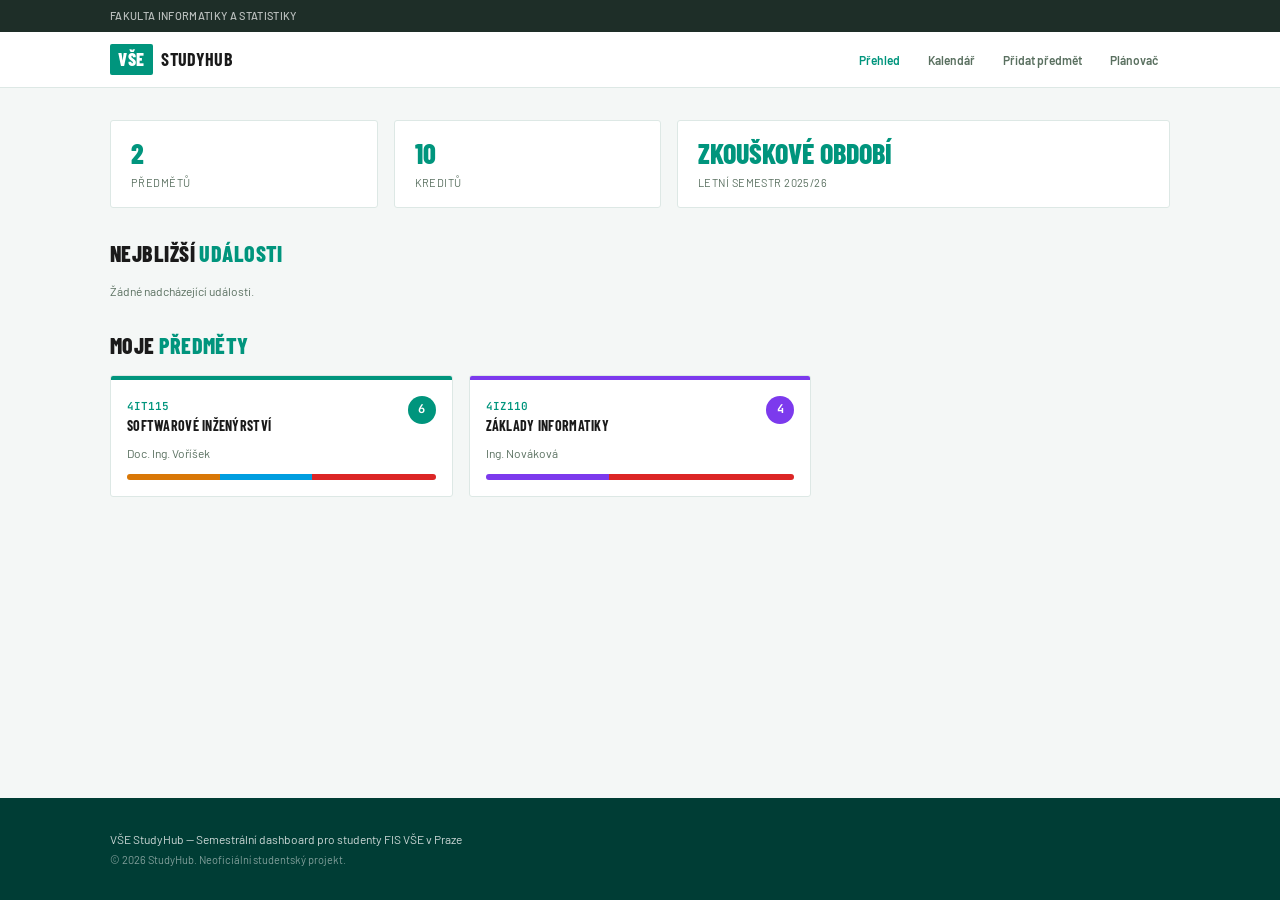
==== index.html @ d0e163de "Add StudyHub UI, styles and JS components Initial scaffold for StudyHub: adds index.html with layout" ====
<!DOCTYPE html>
<html lang="cs">
<head>
  <meta charset="UTF-8">
  <meta name="viewport" content="width=device-width, initial-scale=1.0">
  <title>VŠE StudyHub</title>

  <!-- Google Fonts -->
  <link rel="preconnect" href="https://fonts.googleapis.com">
  <link rel="preconnect" href="https://fonts.gstatic.com" crossorigin>
  <link href="https://fonts.googleapis.com/css2?family=Barlow:wght@400;500;600;700&family=Barlow+Condensed:wght@600;700;800&family=JetBrains+Mono:wght@400;500;600&display=swap" rel="stylesheet">

  <!-- Styles -->
  <link rel="stylesheet" href="css/variables.css">
  <link rel="stylesheet" href="css/base.css">
  <link rel="stylesheet" href="css/components.css">
  <link rel="stylesheet" href="css/dashboard.css">
  <link rel="stylesheet" href="css/course-detail.css">
  <link rel="stylesheet" href="css/form.css">
  <link rel="stylesheet" href="css/calendar.css">
  <link rel="stylesheet" href="css/planner.css">
</head>
<body>

  <!-- Top utility bar -->
  <div class="topbar">
    <div class="page">
      <span class="topbar__text">Fakulta informatiky a statistiky</span>
    </div>
  </div>

  <!-- Navbar -->
  <nav class="navbar">
    <div class="page navbar__inner">
      <a href="#/" class="navbar__brand">
        <span class="navbar__logo">VŠE</span>
        <span class="navbar__title">StudyHub</span>
      </a>
      <div class="navbar__nav">
        <a href="#/" class="navbar__link navbar__link--active">Přehled</a>
        <a href="#/calendar" class="navbar__link">Kalendář</a>
        <a href="#/course/new" class="navbar__link">Přidat předmět</a>
        <a href="#/planner" class="navbar__link">Plánovač</a>
      </div>
    </div>
  </nav>

  <!-- Main content -->
  <main id="app" class="page">
  </main>

  <!-- Footer -->
  <footer class="footer">
    <div class="page">
      <p class="footer__text">VŠE StudyHub &mdash; Semestrální dashboard pro studenty FIS VŠE v Praze</p>
      <p class="footer__copy">&copy; 2026 StudyHub. Neoficiální studentský projekt.</p>
    </div>
  </footer>

  <script type="module" src="js/app.js"></script>
</body>
</html>
---- css/variables.css ----
/* ==========================================================================
   VŠE StudyHub — Design Tokens
   Based on FIS VŠE visual identity
   ========================================================================== */

:root {
  /* ── Colors ─────────────────────────────────────────────────────────── */

  /* Primary — Teal (FIS brand) */
  --color-teal:          #00957d;
  --color-teal-dark:     #007a68;
  --color-teal-deep:     #003d35;
  --color-teal-light:    rgba(0, 149, 125, 0.08);
  --color-teal-medium:   rgba(0, 149, 125, 0.15);

  /* Secondary — Blue (FIS accent) */
  --color-blue:          #009ee0;
  --color-blue-light:    rgba(0, 158, 224, 0.08);

  /* Neutral */
  --color-white:         #ffffff;
  --color-off-white:     #f4f7f6;
  --color-border:        #dde8e5;
  --color-muted:         #5a7060;
  --color-text:          #1a1a1a;
  --color-dark-nav:      #1e2e28;
  --color-navy:          #1a2d3a;

  /* Semantic */
  --color-red:           #dc2626;
  --color-red-light:     rgba(220, 38, 38, 0.07);
  --color-amber:         #d97706;
  --color-amber-light:   #fef3c7;
  --color-green:         #166534;
  --color-green-light:   #dcfce7;
  --color-purple:        #7c3aed;

  /* Event type colors */
  --color-event-exam:    #dc2626;
  --color-event-test:    #d97706;
  --color-event-deadline: #009ee0;
  --color-event-presentation: #7c3aed;

  /* Credit badge colors (by credit count) */
  --color-credit-3:      #009ee0;
  --color-credit-4:      #7c3aed;
  --color-credit-5:      #d97706;
  --color-credit-6:      #00957d;
  --color-credit-7:      #dc2626;

  /* ── Typography ─────────────────────────────────────────────────────── */

  --font-heading:    'Barlow Condensed', sans-serif;
  --font-body:       'Barlow', sans-serif;
  --font-mono:       'JetBrains Mono', monospace;

  --text-xs:         11px;
  --text-sm:         12px;
  --text-base:       13px;
  --text-md:         14px;
  --text-lg:         18px;
  --text-xl:         22px;
  --text-2xl:        28px;
  --text-3xl:        36px;

  --weight-regular:  400;
  --weight-medium:   500;
  --weight-semibold: 600;
  --weight-bold:     700;
  --weight-extrabold: 800;

  /* ── Spacing ────────────────────────────────────────────────────────── */

  --space-1:         4px;
  --space-2:         8px;
  --space-3:         12px;
  --space-4:         16px;
  --space-5:         20px;
  --space-6:         24px;
  --space-8:         32px;
  --space-10:        40px;
  --space-12:        48px;

  /* ── Borders & Radius ───────────────────────────────────────────────── */

  --radius-sm:       2px;
  --radius-md:       3px;
  --radius-lg:       6px;
  --radius-full:     9999px;
  --border-width:    1px;

  /* ── Shadows ────────────────────────────────────────────────────────── */

  --shadow-sm:       0 1px 2px rgba(0, 0, 0, 0.05);
  --shadow-md:       0 4px 6px rgba(0, 0, 0, 0.07);
  --shadow-lg:       0 10px 15px rgba(0, 0, 0, 0.1);

  /* ── Layout ─────────────────────────────────────────────────────────── */

  --max-width:       1100px;
  --sidebar-width:   280px;
  --navbar-height:   56px;
  --topbar-height:   32px;

  /* ── Breakpoints (for reference, use in @media) ─────────────────────── */
  /* --bp-sm:  640px   */
  /* --bp-md:  768px   */
  /* --bp-lg:  1024px  */
  /* --bp-xl:  1280px  */

  /* ── Transitions ────────────────────────────────────────────────────── */

  --transition-fast:   0.12s ease;
  --transition-base:   0.2s ease;
  --transition-slow:   0.3s ease;
}
---- css/base.css ----
/* ==========================================================================
   VŠE StudyHub — Base styles: reset, typography, layout, utilities
   ========================================================================== */

/* ── Reset ────────────────────────────────────────────────────────────────── */

*, *::before, *::after {
  box-sizing: border-box;
  margin: 0;
  padding: 0;
}

html {
  -webkit-font-smoothing: antialiased;
  -moz-osx-font-smoothing: grayscale;
}

body {
  font-family: var(--font-body);
  font-size: var(--text-base);
  font-weight: var(--weight-regular);
  color: var(--color-text);
  background-color: var(--color-off-white);
  line-height: 1.5;
  min-height: 100vh;
  display: flex;
  flex-direction: column;
}

img, svg {
  display: block;
  max-width: 100%;
}

a {
  color: inherit;
  text-decoration: none;
}

ul, ol {
  list-style: none;
}

/* ── Typography ───────────────────────────────────────────────────────────── */

h1, h2, h3, h4, h5, h6 {
  font-family: var(--font-heading);
  font-weight: var(--weight-extrabold);
  text-transform: uppercase;
  letter-spacing: 0.02em;
  line-height: 1.2;
}

h1 { font-size: var(--text-3xl); }
h2 { font-size: var(--text-2xl); }
h3 { font-size: var(--text-xl); }
h4 { font-size: var(--text-lg); }

.mono {
  font-family: var(--font-mono);
}

/* ── Layout ───────────────────────────────────────────────────────────────── */

.page {
  max-width: var(--max-width);
  margin-left: auto;
  margin-right: auto;
  padding-left: var(--space-5);
  padding-right: var(--space-5);
  width: 100%;
}

main#app {
  flex: 1;
  padding-top: var(--space-8);
  padding-bottom: var(--space-8);
  min-height: 400px;
}

/* ── Top bar ──────────────────────────────────────────────────────────────── */

.topbar {
  background-color: var(--color-dark-nav);
  height: var(--topbar-height);
  display: flex;
  align-items: center;
}

.topbar__text {
  font-size: var(--text-xs);
  color: rgba(255, 255, 255, 0.7);
  font-weight: var(--weight-medium);
  letter-spacing: 0.03em;
  text-transform: uppercase;
}

/* ── Navbar ───────────────────────────────────────────────────────────────── */

.navbar {
  background-color: var(--color-white);
  height: var(--navbar-height);
  border-bottom: var(--border-width) solid var(--color-border);
  position: sticky;
  top: 0;
  z-index: 100;
}

.navbar__inner {
  display: flex;
  align-items: center;
  justify-content: space-between;
  height: 100%;
}

.navbar__brand {
  display: flex;
  align-items: center;
  gap: var(--space-2);
}

.navbar__logo {
  font-family: var(--font-heading);
  font-weight: var(--weight-extrabold);
  font-size: var(--text-lg);
  color: var(--color-white);
  background-color: var(--color-teal);
  padding: 2px 8px;
  border-radius: var(--radius-sm);
  text-transform: uppercase;
  letter-spacing: 0.04em;
}

.navbar__title {
  font-family: var(--font-heading);
  font-weight: var(--weight-bold);
  font-size: var(--text-lg);
  color: var(--color-text);
  text-transform: uppercase;
  letter-spacing: 0.02em;
}

.navbar__nav {
  display: flex;
  align-items: center;
  gap: var(--space-1);
}

.navbar__link {
  font-family: var(--font-body);
  font-size: var(--text-sm);
  font-weight: var(--weight-semibold);
  color: var(--color-muted);
  padding: var(--space-2) var(--space-3);
  border-radius: var(--radius-md);
  transition: color var(--transition-fast), background-color var(--transition-fast);
}

.navbar__link:hover {
  color: var(--color-text);
  background-color: var(--color-off-white);
}

.navbar__link--active {
  color: var(--color-teal);
}

/* ── Footer ───────────────────────────────────────────────────────────────── */

.footer {
  background-color: var(--color-teal-deep);
  color: rgba(255, 255, 255, 0.8);
  padding: var(--space-8) 0;
  margin-top: auto;
}

.footer__text {
  font-size: var(--text-sm);
  margin-bottom: var(--space-1);
}

.footer__copy {
  font-size: var(--text-xs);
  color: rgba(255, 255, 255, 0.5);
}

/* ── Utilities ────────────────────────────────────────────────────────────── */

.text-muted  { color: var(--color-muted); }
.text-teal   { color: var(--color-teal); }
.text-sm     { font-size: var(--text-sm); }

.mt-1 { margin-top: var(--space-1); }
.mt-2 { margin-top: var(--space-2); }
.mt-3 { margin-top: var(--space-3); }
.mt-4 { margin-top: var(--space-4); }
.mt-5 { margin-top: var(--space-5); }
.mt-6 { margin-top: var(--space-6); }
.mt-8 { margin-top: var(--space-8); }

.mb-1 { margin-bottom: var(--space-1); }
.mb-2 { margin-bottom: var(--space-2); }
.mb-3 { margin-bottom: var(--space-3); }
.mb-4 { margin-bottom: var(--space-4); }
.mb-5 { margin-bottom: var(--space-5); }
.mb-6 { margin-bottom: var(--space-6); }
.mb-8 { margin-bottom: var(--space-8); }

.gap-1 { gap: var(--space-1); }
.gap-2 { gap: var(--space-2); }
.gap-3 { gap: var(--space-3); }
.gap-4 { gap: var(--space-4); }
.gap-5 { gap: var(--space-5); }
.gap-6 { gap: var(--space-6); }
---- css/components.css ----
/* ==========================================================================
   VŠE StudyHub — Shared UI components
   ========================================================================== */

/* ── Buttons ──────────────────────────────────────────────────────────────── */

.btn {
  display: inline-flex;
  align-items: center;
  justify-content: center;
  gap: var(--space-2);
  font-family: var(--font-body);
  font-size: var(--text-sm);
  font-weight: var(--weight-semibold);
  padding: var(--space-2) var(--space-4);
  border: var(--border-width) solid transparent;
  border-radius: var(--radius-md);
  cursor: pointer;
  transition: background-color var(--transition-fast), border-color var(--transition-fast), color var(--transition-fast);
  text-decoration: none;
  line-height: 1.4;
}

.btn--primary {
  background-color: var(--color-teal);
  color: var(--color-white);
  border-color: var(--color-teal);
}

.btn--primary:hover {
  background-color: var(--color-teal-dark);
  border-color: var(--color-teal-dark);
}

.btn--outline {
  background-color: transparent;
  color: var(--color-teal);
  border-color: var(--color-teal);
}

.btn--outline:hover {
  background-color: var(--color-teal-light);
}

/* ── Cards ────────────────────────────────────────────────────────────────── */

.card {
  background-color: var(--color-white);
  border: var(--border-width) solid var(--color-border);
  border-radius: var(--radius-md);
  padding: var(--space-5);
}

/* ── Badges ───────────────────────────────────────────────────────────────── */

.badge {
  display: inline-flex;
  align-items: center;
  justify-content: center;
  font-size: var(--text-xs);
  font-weight: var(--weight-semibold);
  padding: 2px var(--space-2);
  border-radius: var(--radius-full);
  line-height: 1.4;
}

.badge--credit {
  width: 28px;
  height: 28px;
  padding: 0;
  border-radius: var(--radius-full);
  font-family: var(--font-mono);
  font-size: var(--text-sm);
  font-weight: var(--weight-bold);
  color: var(--color-white);
  background-color: var(--color-teal);
}

/* ── Alerts ───────────────────────────────────────────────────────────────── */

.alert {
  padding: var(--space-3) var(--space-4);
  border-radius: var(--radius-md);
  font-size: var(--text-sm);
  border-left: 3px solid;
}

.alert--ok {
  background-color: var(--color-green-light);
  border-left-color: var(--color-green);
  color: var(--color-green);
}

.alert--error {
  background-color: var(--color-red-light);
  border-left-color: var(--color-red);
  color: var(--color-red);
}

.alert--info {
  background-color: var(--color-blue-light);
  border-left-color: var(--color-blue);
  color: #0369a1;
}

.alert--warning {
  background-color: var(--color-amber-light);
  border-left-color: var(--color-amber);
  color: #92400e;
}

/* ── Tags ─────────────────────────────────────────────────────────────────── */

.tag {
  display: inline-flex;
  align-items: center;
  font-size: var(--text-xs);
  font-weight: var(--weight-medium);
  padding: var(--space-1) var(--space-3);
  background-color: var(--color-teal-light);
  border-left: 3px solid var(--color-teal);
  border-radius: 0 var(--radius-sm) var(--radius-sm) 0;
  color: var(--color-teal-dark);
}

/* ── Form elements ────────────────────────────────────────────────────────── */

.input,
.select,
.textarea {
  font-family: var(--font-body);
  font-size: var(--text-base);
  color: var(--color-text);
  background-color: var(--color-white);
  border: var(--border-width) solid var(--color-border);
  border-radius: var(--radius-md);
  padding: var(--space-2) var(--space-3);
  width: 100%;
  transition: border-color var(--transition-fast), box-shadow var(--transition-fast);
  outline: none;
}

.input:focus,
.select:focus,
.textarea:focus {
  border-color: var(--color-teal);
  box-shadow: 0 0 0 3px var(--color-teal-light);
}

.textarea {
  resize: vertical;
  min-height: 80px;
}

.select {
  appearance: none;
  background-image: url("data:image/svg+xml,%3Csvg width='10' height='6' viewBox='0 0 10 6' fill='none' xmlns='http://www.w3.org/2000/svg'%3E%3Cpath d='M1 1L5 5L9 1' stroke='%235a7060' stroke-width='1.5' stroke-linecap='round' stroke-linejoin='round'/%3E%3C/svg%3E");
  background-repeat: no-repeat;
  background-position: right 12px center;
  padding-right: var(--space-8);
}

/* ── Section title ────────────────────────────────────────────────────────── */

.section-title {
  font-family: var(--font-heading);
  font-weight: var(--weight-extrabold);
  font-size: var(--text-xl);
  text-transform: uppercase;
  letter-spacing: 0.02em;
  color: var(--color-text);
}

.section-title .accent {
  color: var(--color-teal);
}
---- css/dashboard.css ----
/* ==========================================================================
   StudyHub — Dashboard styles
   ========================================================================== */

/* ── Stats row ────────────────────────────────────────────────────────────── */

.stats-row {
  display: flex;
  gap: var(--space-4);
  flex-wrap: wrap;
}

.stat-card {
  background-color: var(--color-white);
  border: var(--border-width) solid var(--color-border);
  border-radius: var(--radius-md);
  padding: var(--space-4) var(--space-5);
  display: flex;
  flex-direction: column;
  min-width: 120px;
  flex: 1;
}

.stat-card--wide {
  flex: 2;
}

.stat-card__value {
  font-family: var(--font-heading);
  font-weight: var(--weight-extrabold);
  font-size: var(--text-2xl);
  color: var(--color-teal);
  text-transform: uppercase;
  line-height: 1.2;
}

.stat-card__label {
  font-size: var(--text-xs);
  color: var(--color-muted);
  margin-top: var(--space-1);
  text-transform: uppercase;
  letter-spacing: 0.04em;
}

/* ── Event strip ──────────────────────────────────────────────────────────── */

.event-strip {
  display: flex;
  gap: var(--space-4);
  overflow-x: auto;
  padding-bottom: var(--space-2);
  -webkit-overflow-scrolling: touch;
}

.event-strip::-webkit-scrollbar {
  height: 4px;
}

.event-strip::-webkit-scrollbar-thumb {
  background: var(--color-border);
  border-radius: var(--radius-full);
}

.event-card {
  display: flex;
  gap: var(--space-3);
  background-color: var(--color-white);
  border: var(--border-width) solid var(--color-border);
  border-radius: var(--radius-md);
  padding: var(--space-3);
  min-width: 220px;
  flex-shrink: 0;
  cursor: pointer;
  transition: border-color var(--transition-fast), box-shadow var(--transition-fast);
}

.event-card:hover {
  border-color: var(--color-teal);
  box-shadow: var(--shadow-sm);
}

.event-card__date {
  display: flex;
  flex-direction: column;
  align-items: center;
  justify-content: center;
  background-color: var(--color-teal);
  color: var(--color-white);
  border-radius: var(--radius-md);
  min-width: 48px;
  padding: var(--space-2);
}

.event-card__day {
  font-family: var(--font-heading);
  font-weight: var(--weight-extrabold);
  font-size: var(--text-xl);
  line-height: 1;
}

.event-card__month {
  font-size: var(--text-xs);
  text-transform: uppercase;
  letter-spacing: 0.06em;
  margin-top: 2px;
}

.event-card__body {
  display: flex;
  flex-direction: column;
  gap: 2px;
  min-width: 0;
}

.event-card__title {
  font-weight: var(--weight-semibold);
  font-size: var(--text-sm);
  white-space: nowrap;
  overflow: hidden;
  text-overflow: ellipsis;
}

.event-card__course {
  font-size: var(--text-xs);
  color: var(--color-teal);
}

.event-card__meta {
  display: flex;
  align-items: center;
  gap: var(--space-2);
  margin-top: var(--space-1);
}

/* ── Event type badges ────────────────────────────────────────────────────── */

.badge--exam        { background-color: var(--color-red-light);   color: var(--color-red); }
.badge--test        { background-color: var(--color-amber-light); color: #92400e; }
.badge--deadline    { background-color: var(--color-blue-light);  color: #0369a1; }
.badge--presentation { background-color: rgba(124,58,237,0.08);  color: var(--color-purple); }
.badge--other       { background-color: var(--color-off-white);   color: var(--color-muted); }
.badge--rel         { background-color: var(--color-teal-light);  color: var(--color-teal-dark); }
.badge--ok          { background-color: var(--color-green-light); color: var(--color-green); }

/* ── Course grid ──────────────────────────────────────────────────────────── */

.course-grid {
  display: grid;
  grid-template-columns: 1fr;
  gap: var(--space-4);
}

@media (min-width: 640px) {
  .course-grid { grid-template-columns: repeat(2, 1fr); }
}

@media (min-width: 1024px) {
  .course-grid { grid-template-columns: repeat(3, 1fr); }
}

.course-card {
  background-color: var(--color-white);
  border: var(--border-width) solid var(--color-border);
  border-radius: var(--radius-md);
  overflow: hidden;
  cursor: pointer;
  transition: border-color var(--transition-fast), box-shadow var(--transition-fast);
}

.course-card:hover {
  border-color: var(--color-teal);
  box-shadow: var(--shadow-md);
}

.course-card__bar {
  height: 4px;
}

.course-card__content {
  padding: var(--space-4);
}

.course-card__header {
  display: flex;
  justify-content: space-between;
  align-items: flex-start;
  gap: var(--space-3);
}

.course-card__code {
  font-size: var(--text-xs);
  color: var(--color-teal);
  font-weight: var(--weight-semibold);
}

.course-card__name {
  font-family: var(--font-heading);
  font-weight: var(--weight-bold);
  font-size: var(--text-md);
  text-transform: uppercase;
  margin-top: 2px;
  line-height: 1.3;
}

.course-card__lecturer {
  margin-top: var(--space-2);
}

/* Components bar */
.comp-bar {
  display: flex;
  height: 6px;
  border-radius: var(--radius-full);
  overflow: hidden;
  margin-top: var(--space-3);
  background-color: var(--color-off-white);
}

.comp-bar__segment {
  height: 100%;
  transition: width var(--transition-base);
}

/* Next event in card */
.course-card__event {
  display: flex;
  align-items: center;
  gap: var(--space-2);
  margin-top: var(--space-3);
  padding-top: var(--space-3);
  border-top: var(--border-width) solid var(--color-border);
  flex-wrap: wrap;
}

/* ── Empty state ──────────────────────────────────────────────────────────── */

.empty-state {
  border: 2px dashed var(--color-border);
  border-radius: var(--radius-lg);
  padding: var(--space-10);
  text-align: center;
  color: var(--color-muted);
}
---- css/course-detail.css ----
/* ==========================================================================
   StudyHub — Course detail styles
   ========================================================================== */

/* ── Actions bar ──────────────────────────────────────────────────────────── */

.detail__actions {
  display: flex;
  justify-content: space-between;
  align-items: center;
  margin-bottom: var(--space-6);
}

/* ── Header ───────────────────────────────────────────────────────────────── */

.detail__header {
  display: flex;
  justify-content: space-between;
  align-items: flex-start;
  gap: var(--space-4);
  margin-bottom: var(--space-8);
}

.detail__code {
  font-size: var(--text-sm);
  color: var(--color-teal);
  font-weight: var(--weight-semibold);
}

.detail__name {
  font-size: var(--text-3xl);
  margin-top: var(--space-1);
}

.detail__meta {
  margin-top: var(--space-2);
  font-size: var(--text-sm);
}

.detail__meta a {
  text-decoration: underline;
  text-underline-offset: 2px;
}

.badge--credit-lg {
  width: 44px;
  height: 44px;
  font-size: var(--text-lg);
  flex-shrink: 0;
}

/* ── Two-column grid ──────────────────────────────────────────────────────── */

.detail__grid {
  display: grid;
  grid-template-columns: 1fr;
  gap: var(--space-8);
}

@media (min-width: 768px) {
  .detail__grid {
    grid-template-columns: 1.4fr 1fr;
  }
}

.detail__section {
  margin-bottom: var(--space-8);
}

/* ── Component cards ──────────────────────────────────────────────────────── */

.comp-card {
  background-color: var(--color-white);
  border: var(--border-width) solid var(--color-border);
  border-radius: var(--radius-md);
  overflow: hidden;
  margin-bottom: var(--space-3);
  display: flex;
  flex-direction: column;
}

.comp-card__indicator {
  height: 3px;
}

.comp-card__body {
  padding: var(--space-3) var(--space-4);
}

.comp-card__header {
  display: flex;
  justify-content: space-between;
  align-items: center;
  margin-bottom: var(--space-2);
}

.comp-card__name {
  font-weight: var(--weight-semibold);
  font-size: var(--text-md);
}

.comp-card__weight {
  font-family: var(--font-mono);
  font-weight: var(--weight-bold);
  font-size: var(--text-md);
  color: var(--color-teal);
}

.comp-card__points {
  display: flex;
  gap: var(--space-3);
  margin-top: var(--space-1);
}

.comp-card__desc {
  margin-top: var(--space-2);
}

.comp-card__bar {
  height: 4px;
  background-color: var(--color-off-white);
}

.comp-card__bar-fill {
  height: 100%;
  transition: width var(--transition-base);
}

/* ── Requirements ─────────────────────────────────────────────────────────── */

.req-list {
  display: flex;
  flex-direction: column;
  gap: var(--space-2);
}

.req-item {
  display: flex;
  align-items: flex-start;
  gap: var(--space-3);
  padding: var(--space-2) var(--space-3);
  background-color: var(--color-white);
  border: var(--border-width) solid var(--color-border);
  border-radius: var(--radius-md);
  font-size: var(--text-sm);
}

.req-item__check {
  color: var(--color-teal);
  font-weight: var(--weight-bold);
  flex-shrink: 0;
  margin-top: 1px;
}

/* ── Grading scale ────────────────────────────────────────────────────────── */

.grade-grid {
  display: flex;
  gap: var(--space-2);
  flex-wrap: wrap;
}

.grade-cell {
  display: flex;
  flex-direction: column;
  align-items: center;
  justify-content: center;
  background-color: var(--color-white);
  border: var(--border-width) solid var(--color-border);
  border-radius: var(--radius-md);
  padding: var(--space-3) var(--space-4);
  min-width: 64px;
  border-top: 3px solid var(--grade-color);
}

.grade-cell__grade {
  font-family: var(--font-heading);
  font-weight: var(--weight-extrabold);
  font-size: var(--text-xl);
  color: var(--grade-color);
}

.grade-cell__pct {
  font-size: var(--text-xs);
  color: var(--color-muted);
  margin-top: 2px;
}

/* ── Timeline ─────────────────────────────────────────────────────────────── */

.timeline {
  position: relative;
  padding-left: var(--space-6);
}

.timeline::before {
  content: '';
  position: absolute;
  left: 7px;
  top: 4px;
  bottom: 4px;
  width: 2px;
  background-color: var(--color-border);
  border-radius: var(--radius-full);
}

.timeline-item {
  position: relative;
  padding-bottom: var(--space-6);
}

.timeline-item:last-child {
  padding-bottom: 0;
}

.timeline-item--past {
  opacity: 0.5;
}

.timeline-item__dot {
  position: absolute;
  left: calc(-1 * var(--space-6) + 3px);
  top: 4px;
  width: 10px;
  height: 10px;
  border-radius: var(--radius-full);
  border: 2px solid var(--color-white);
  box-shadow: 0 0 0 2px var(--color-border);
}

.timeline-item__content {
  background-color: var(--color-white);
  border: var(--border-width) solid var(--color-border);
  border-radius: var(--radius-md);
  padding: var(--space-3) var(--space-4);
}

.timeline-item__header {
  display: flex;
  justify-content: space-between;
  align-items: center;
  gap: var(--space-2);
  margin-bottom: var(--space-1);
}

.timeline-item__title {
  font-weight: var(--weight-semibold);
  font-size: var(--text-sm);
}

.timeline-item__date {
  color: var(--color-muted);
}

.timeline-item__badges {
  display: flex;
  gap: var(--space-2);
  margin-top: var(--space-2);
}
---- css/form.css ----
/* ==========================================================================
   StudyHub — Course form styles
   ========================================================================== */

/* ── Layout ───────────────────────────────────────────────────────────────── */

.course-form {
  max-width: 820px;
}

.form-header {
  margin-bottom: var(--space-6);
}

.form-section {
  background-color: var(--color-white);
  border: var(--border-width) solid var(--color-border);
  border-radius: var(--radius-md);
  padding: var(--space-5);
  margin-bottom: var(--space-5);
}

.form-section__title {
  font-family: var(--font-heading);
  font-weight: var(--weight-bold);
  font-size: var(--text-md);
  text-transform: uppercase;
  letter-spacing: 0.03em;
  color: var(--color-text);
  margin-bottom: var(--space-4);
}

.form-section__header {
  display: flex;
  justify-content: space-between;
  align-items: center;
  margin-bottom: var(--space-4);
}

.form-section__header .form-section__title {
  margin-bottom: 0;
}

/* ── Form fields ──────────────────────────────────────────────────────────── */

.form-label {
  display: block;
  font-size: var(--text-sm);
  font-weight: var(--weight-semibold);
  color: var(--color-text);
  margin-bottom: var(--space-1);
}

.form-field {
  margin-bottom: var(--space-4);
  flex: 1;
  min-width: 0;
}

.form-field--sm { flex: 0 0 160px; }
.form-field--xs { flex: 0 0 100px; }

.form-row {
  display: flex;
  gap: var(--space-4);
  flex-wrap: wrap;
}

@media (max-width: 639px) {
  .form-row { flex-direction: column; }
  .form-field--sm,
  .form-field--xs { flex: 1; }
}

/* ── Catalog search dropdown ──────────────────────────────────────────────── */

.catalog-search {
  position: relative;
}

.catalog-dropdown {
  display: none;
  position: absolute;
  top: 100%;
  left: 0;
  right: 0;
  background-color: var(--color-white);
  border: var(--border-width) solid var(--color-border);
  border-top: none;
  border-radius: 0 0 var(--radius-md) var(--radius-md);
  max-height: 260px;
  overflow-y: auto;
  z-index: 50;
  box-shadow: var(--shadow-md);
}

.catalog-dropdown--open {
  display: block;
}

.catalog-item {
  display: flex;
  align-items: center;
  gap: var(--space-3);
  padding: var(--space-2) var(--space-3);
  font-size: var(--text-sm);
  cursor: pointer;
  transition: background-color var(--transition-fast);
}

.catalog-item:hover {
  background-color: var(--color-teal-light);
}

.catalog-item--custom {
  border-bottom: var(--border-width) solid var(--color-border);
}

/* ── Weight sum indicator ─────────────────────────────────────────────────── */

.weight-sum {
  font-family: var(--font-mono);
  font-size: var(--text-sm);
  font-weight: var(--weight-semibold);
  padding: var(--space-1) var(--space-3);
  border-radius: var(--radius-full);
}

.weight-sum--ok {
  background-color: var(--color-green-light);
  color: var(--color-green);
}

.weight-sum--warn {
  background-color: var(--color-amber-light);
  color: #92400e;
}

/* ── Dynamic rows ─────────────────────────────────────────────────────────── */

.dyn-row {
  border: var(--border-width) solid var(--color-border);
  border-radius: var(--radius-md);
  padding: var(--space-3);
  margin-bottom: var(--space-3);
  background-color: var(--color-off-white);
}

.dyn-row__fields {
  display: flex;
  gap: var(--space-3);
  flex-wrap: wrap;
}

.dyn-row__fields .form-field {
  margin-bottom: var(--space-2);
}

.dyn-row__bottom {
  display: flex;
  gap: var(--space-3);
  align-items: flex-start;
}

.dyn-row__bottom .textarea,
.dyn-row__bottom .input {
  flex: 1;
}

.dyn-row--simple {
  display: flex;
  gap: var(--space-3);
  align-items: center;
}

.dyn-row--simple .input {
  flex: 1;
}

@media (max-width: 639px) {
  .dyn-row__fields { flex-direction: column; }
  .dyn-row__fields .form-field--sm,
  .dyn-row__fields .form-field--xs { flex: 1; }
}

/* ── Small textarea ───────────────────────────────────────────────────────── */

.textarea--sm {
  min-height: 36px;
  resize: vertical;
}

/* ── Delete button (icon) ─────────────────────────────────────────────────── */

.btn-icon {
  display: inline-flex;
  align-items: center;
  justify-content: center;
  width: 32px;
  height: 32px;
  border: var(--border-width) solid var(--color-border);
  border-radius: var(--radius-md);
  background: var(--color-white);
  cursor: pointer;
  font-size: var(--text-lg);
  line-height: 1;
  transition: background-color var(--transition-fast), color var(--transition-fast), border-color var(--transition-fast);
  flex-shrink: 0;
  color: var(--color-muted);
}

.btn-icon--delete:hover {
  background-color: var(--color-red-light);
  border-color: var(--color-red);
  color: var(--color-red);
}

/* ── Grading edit grid ────────────────────────────────────────────────────── */

.grade-edit-grid {
  display: flex;
  gap: var(--space-3);
  flex-wrap: wrap;
}

.grade-edit-cell {
  display: flex;
  align-items: center;
  gap: var(--space-2);
}

.grade-edit-cell__grade {
  font-family: var(--font-heading);
  font-weight: var(--weight-extrabold);
  font-size: var(--text-lg);
  width: 24px;
  text-align: center;
}

.grade-edit-cell__input {
  width: 64px;
}

/* ── Form actions ─────────────────────────────────────────────────────────── */

.form-actions {
  display: flex;
  justify-content: space-between;
  align-items: center;
  gap: var(--space-4);
  padding: var(--space-4) 0;
  flex-wrap: wrap;
}

.form-actions > div {
  display: flex;
  gap: var(--space-3);
}

.btn--danger {
  background-color: transparent;
  color: var(--color-red);
  border: var(--border-width) solid var(--color-red);
  font-family: var(--font-body);
  font-size: var(--text-sm);
  font-weight: var(--weight-semibold);
  padding: var(--space-2) var(--space-4);
  border-radius: var(--radius-md);
  cursor: pointer;
  transition: background-color var(--transition-fast);
}

.btn--danger:hover {
  background-color: var(--color-red-light);
}

/* ── Validation errors ────────────────────────────────────────────────────── */

.form-errors {
  margin-top: var(--space-3);
}
---- css/calendar.css ----
/* ==========================================================================
   StudyHub — Calendar styles
   ========================================================================== */

/* ── Toolbar ──────────────────────────────────────────────────────────────── */

.cal-toolbar {
  display: flex;
  justify-content: space-between;
  align-items: center;
  margin-bottom: var(--space-5);
  flex-wrap: wrap;
  gap: var(--space-3);
}

.cal-toolbar__left {
  display: flex;
  align-items: center;
  gap: var(--space-3);
}

.cal-toolbar__title {
  font-family: var(--font-heading);
  font-weight: var(--weight-extrabold);
  font-size: var(--text-xl);
  text-transform: uppercase;
  min-width: 180px;
  text-align: center;
}

.cal-toolbar__right {
  display: flex;
  gap: var(--space-1);
}

.btn--sm {
  padding: var(--space-1) var(--space-3);
  font-size: var(--text-xs);
}

/* ── Month grid ───────────────────────────────────────────────────────────── */

.cal-grid {
  background-color: var(--color-white);
  border: var(--border-width) solid var(--color-border);
  border-radius: var(--radius-md);
  overflow: hidden;
}

.cal-grid__header {
  display: grid;
  grid-template-columns: 40px repeat(7, 1fr);
  background-color: var(--color-off-white);
  border-bottom: var(--border-width) solid var(--color-border);
}

.cal-grid__wk-header,
.cal-grid__day-header {
  padding: var(--space-2) var(--space-1);
  font-size: var(--text-xs);
  font-weight: var(--weight-semibold);
  text-transform: uppercase;
  text-align: center;
  color: var(--color-muted);
}

.cal-grid__wk-header {
  font-family: var(--font-mono);
  font-size: 10px;
  color: var(--color-teal);
}

.cal-grid__row {
  display: grid;
  grid-template-columns: 40px repeat(7, 1fr);
  border-bottom: var(--border-width) solid var(--color-border);
}

.cal-grid__row:last-child {
  border-bottom: none;
}

.cal-grid__wk {
  display: flex;
  align-items: flex-start;
  justify-content: center;
  padding-top: var(--space-2);
  font-family: var(--font-mono);
  font-size: 10px;
  font-weight: var(--weight-bold);
  color: var(--color-teal);
  background-color: var(--color-teal-light);
  border-right: var(--border-width) solid var(--color-border);
}

.cal-grid__cell {
  min-height: 80px;
  padding: var(--space-1);
  border-right: var(--border-width) solid var(--color-border);
  position: relative;
  display: flex;
  flex-direction: column;
  gap: 2px;
}

.cal-grid__cell:nth-child(8) {
  /* last column (Sunday) — no right border */
}

.cal-grid__cell:last-child {
  border-right: none;
}

.cal-grid__cell--outside {
  background-color: var(--color-off-white);
}

.cal-grid__cell--outside .cal-grid__num {
  color: var(--color-border);
}

.cal-grid__cell--today .cal-grid__num {
  background-color: var(--color-teal);
  color: var(--color-white);
  border-radius: var(--radius-full);
  width: 24px;
  height: 24px;
  display: inline-flex;
  align-items: center;
  justify-content: center;
}

.cal-grid__num {
  font-size: var(--text-sm);
  font-weight: var(--weight-medium);
  margin-bottom: 2px;
  line-height: 1;
}

/* ── Event chips ──────────────────────────────────────────────────────────── */

.cal-chip {
  font-size: 10px;
  line-height: 1.3;
  padding: 1px 4px;
  border-radius: var(--radius-sm);
  background-color: color-mix(in srgb, var(--chip-color) 12%, transparent);
  color: var(--chip-color);
  border-left: 2px solid var(--chip-color);
  white-space: nowrap;
  overflow: hidden;
  text-overflow: ellipsis;
  cursor: pointer;
}

.cal-chip:hover {
  background-color: color-mix(in srgb, var(--chip-color) 20%, transparent);
}

.cal-more {
  font-size: 10px;
  color: var(--color-muted);
  padding-left: 4px;
}

/* ── Filters (list view) ──────────────────────────────────────────────────── */

.cal-filters {
  display: flex;
  flex-wrap: wrap;
  gap: var(--space-3);
  margin-bottom: var(--space-5);
}

.cal-filters__types,
.cal-filters__courses {
  display: flex;
  gap: var(--space-1);
  flex-wrap: wrap;
}

/* ── List view ────────────────────────────────────────────────────────────── */

.cal-list {
  display: flex;
  flex-direction: column;
  gap: var(--space-5);
}

.cal-list-date {
  font-family: var(--font-heading);
  font-weight: var(--weight-bold);
  font-size: var(--text-md);
  text-transform: uppercase;
  color: var(--color-muted);
  margin-bottom: var(--space-2);
  letter-spacing: 0.03em;
}

.cal-list-group {
  display: flex;
  flex-direction: column;
}

.cal-list-item {
  display: flex;
  background-color: var(--color-white);
  border: var(--border-width) solid var(--color-border);
  border-radius: var(--radius-md);
  overflow: hidden;
  margin-bottom: var(--space-2);
  cursor: pointer;
  transition: border-color var(--transition-fast), box-shadow var(--transition-fast);
}

.cal-list-item:hover {
  border-color: var(--color-teal);
  box-shadow: var(--shadow-sm);
}

.cal-list-item__bar {
  width: 4px;
  flex-shrink: 0;
}

.cal-list-item__body {
  padding: var(--space-3) var(--space-4);
  flex: 1;
  min-width: 0;
}

.cal-list-item__header {
  display: flex;
  justify-content: space-between;
  align-items: center;
  gap: var(--space-2);
}

.cal-list-item__title {
  font-weight: var(--weight-semibold);
  font-size: var(--text-sm);
}

.cal-list-item__meta {
  display: flex;
  gap: var(--space-3);
  margin-top: var(--space-1);
  flex-wrap: wrap;
}

/* ── Responsive ───────────────────────────────────────────────────────────── */

@media (max-width: 639px) {
  .cal-grid__cell {
    min-height: 56px;
    padding: 2px;
  }

  .cal-chip {
    font-size: 9px;
    padding: 0 2px;
  }

  .cal-grid__wk {
    font-size: 9px;
  }

  .cal-toolbar {
    flex-direction: column;
    align-items: flex-start;
  }
}
---- css/planner.css ----
/* ==========================================================================
   StudyHub — Planner & AI styles
   ========================================================================== */

.planner {
  max-width: 820px;
}

/* ── Exam overview cards ──────────────────────────────────────────────────── */

.planner__exams {
  display: flex;
  flex-direction: column;
  gap: var(--space-2);
}

.planner__exam-card {
  display: flex;
  align-items: center;
  gap: var(--space-4);
  padding: var(--space-2) var(--space-3);
  border: var(--border-width) solid var(--color-border);
  border-radius: var(--radius-md);
  background-color: var(--color-off-white);
  flex-wrap: wrap;
}

.planner__exam-date {
  display: flex;
  align-items: center;
  gap: var(--space-2);
}

/* ── Advice card ──────────────────────────────────────────────────────────── */

.planner__advice {
  border-left: 3px solid var(--color-teal);
  padding: var(--space-4);
  font-size: var(--text-sm);
  line-height: 1.6;
}

/* ── Plan result cards ────────────────────────────────────────────────────── */

.planner__plan-list {
  display: flex;
  flex-direction: column;
  gap: var(--space-3);
}

.planner__plan-card {
  display: flex;
  background-color: var(--color-white);
  border: var(--border-width) solid var(--color-border);
  border-radius: var(--radius-md);
  overflow: hidden;
}

.planner__plan-bar {
  width: 4px;
  flex-shrink: 0;
}

.planner__plan-body {
  padding: var(--space-4);
  flex: 1;
}

.planner__plan-header {
  display: flex;
  justify-content: space-between;
  align-items: flex-start;
  gap: var(--space-3);
  margin-bottom: var(--space-2);
  flex-wrap: wrap;
}

/* ── Spinner ──────────────────────────────────────────────────────────────── */

.spinner {
  display: inline-block;
  width: 14px;
  height: 14px;
  border: 2px solid rgba(255, 255, 255, 0.3);
  border-top-color: currentColor;
  border-radius: 50%;
  animation: spin 0.6s linear infinite;
}

@keyframes spin {
  to { transform: rotate(360deg); }
}

/* ── API key dialog ───────────────────────────────────────────────────────── */

.ai-key-overlay {
  position: fixed;
  inset: 0;
  background-color: rgba(0, 0, 0, 0.4);
  display: flex;
  align-items: center;
  justify-content: center;
  z-index: 1000;
  padding: var(--space-4);
}

.ai-key-dialog {
  background-color: var(--color-white);
  border-radius: var(--radius-lg);
  padding: var(--space-6);
  max-width: 420px;
  width: 100%;
  box-shadow: var(--shadow-lg);
}

.ai-key-dialog__actions {
  display: flex;
  gap: var(--space-3);
}

/* ── AI parser section ────────────────────────────────────────────────────── */

.ai-parser {
  border-left: 3px solid var(--color-blue);
}

.ai-parser__actions {
  display: flex;
  align-items: center;
  gap: var(--space-3);
}
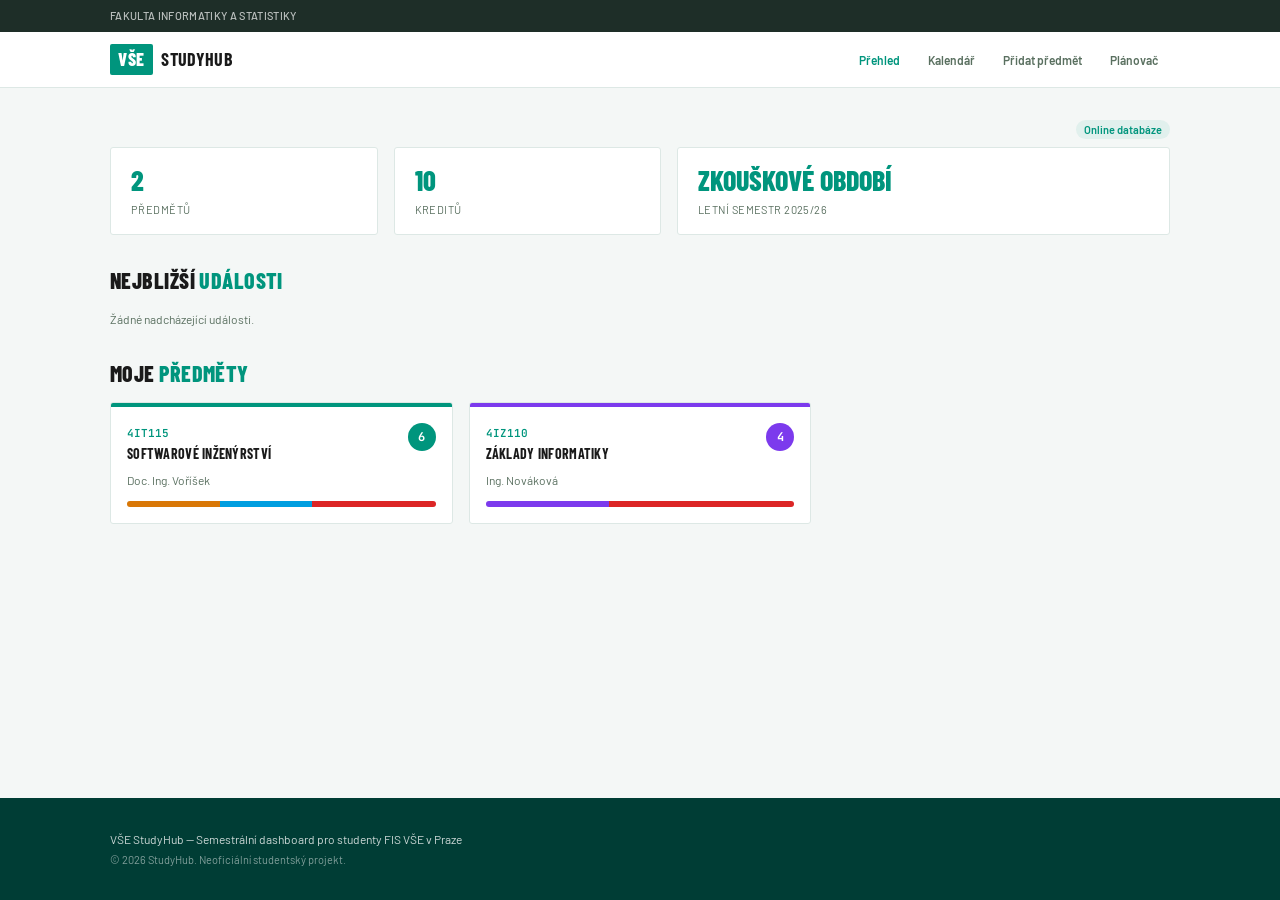
==== commit 1143e37b: "Add docs, deploy workflow, Supabase and UI updates Introduce project documentation and deployment pl" ====
--- a/index.html
+++ b/index.html
@@ -4,6 +4,12 @@
   <meta charset="UTF-8">
   <meta name="viewport" content="width=device-width, initial-scale=1.0">
   <title>VŠE StudyHub</title>
+  <meta name="description" content="Semestrální dashboard pro studenty FIS VŠE v Praze. Přehled předmětů, podmínek, termínů a AI plánovač zkouškového.">
+  <meta property="og:title" content="VŠE StudyHub">
+  <meta property="og:description" content="Semestrální dashboard pro studenty FIS VŠE. Předměty, termíny, podmínky a AI plánovač na jednom místě.">
+  <meta property="og:type" content="website">
+  <meta name="theme-color" content="#00957d">
+  <link rel="icon" href="favicon.svg" type="image/svg+xml">
 
   <!-- Google Fonts -->
   <link rel="preconnect" href="https://fonts.googleapis.com">
@@ -47,6 +53,12 @@
 
   <!-- Main content -->
   <main id="app" class="page">
+    <noscript>
+      <div style="padding:2rem;text-align:center">
+        <h2>VŠE StudyHub vyžaduje JavaScript</h2>
+        <p>Povolit JavaScript v prohlížeči pro zobrazení aplikace.</p>
+      </div>
+    </noscript>
   </main>
 
   <!-- Footer -->
--- a/css/dashboard.css
+++ b/css/dashboard.css
@@ -1,6 +1,21 @@
 /* ==========================================================================
    StudyHub — Dashboard styles
    ========================================================================== */
+
+/* ── Status bar ──────────────────────────────────────────────────────────── */
+
+.dashboard__status {
+  display: flex;
+  justify-content: flex-end;
+  margin-bottom: var(--space-2);
+}
+
+.badge--online {
+  background-color: var(--color-teal-light);
+  color: var(--color-teal);
+  font-size: var(--text-xs);
+  font-weight: var(--weight-semibold);
+}
 
 /* ── Stats row ────────────────────────────────────────────────────────────── */
 
--- a/css/course-detail.css
+++ b/css/course-detail.css
@@ -257,3 +257,135 @@
   gap: var(--space-2);
   margin-top: var(--space-2);
 }
+
+/* ── AI Summary ──────────────────────────────────────────────────────────── */
+
+.detail__ai-summary {
+  position: relative;
+  border-left: 3px solid var(--color-teal);
+}
+
+.detail__ai-summary .tag {
+  position: absolute;
+  top: var(--space-2);
+  right: var(--space-3);
+}
+
+.detail__description-section {
+  margin-bottom: var(--space-6);
+}
+
+/* ── Learning outcomes ───────────────────────────────────────────────────── */
+
+.detail__outcomes-list {
+  display: flex;
+  flex-direction: column;
+  gap: var(--space-1);
+  padding-left: var(--space-4);
+  list-style: disc;
+  color: var(--color-muted);
+}
+
+.detail__outcomes-list li {
+  color: var(--color-text);
+}
+
+/* ── Weekly topics ───────────────────────────────────────────────────────── */
+
+.weekly-topics {
+  display: flex;
+  flex-direction: column;
+  gap: var(--space-1);
+}
+
+.weekly-topic {
+  display: flex;
+  align-items: center;
+  gap: var(--space-3);
+  padding: var(--space-2) var(--space-3);
+  border-radius: var(--radius-md);
+  border: var(--border-width) solid transparent;
+}
+
+.weekly-topic--current {
+  background-color: var(--color-teal-light);
+  border-color: var(--color-teal);
+}
+
+.weekly-topic__week {
+  width: 24px;
+  text-align: right;
+  flex-shrink: 0;
+  font-size: var(--text-sm);
+  color: var(--color-muted);
+}
+
+/* ── Workload bars ───────────────────────────────────────────────────────── */
+
+.workload-bar {
+  margin-bottom: var(--space-3);
+}
+
+.workload-bar__label {
+  display: flex;
+  justify-content: space-between;
+  margin-bottom: var(--space-1);
+}
+
+.workload-bar__track {
+  height: 8px;
+  background-color: var(--color-off-white);
+  border-radius: var(--radius-full);
+  overflow: hidden;
+}
+
+.workload-bar__fill {
+  height: 100%;
+  border-radius: var(--radius-full);
+  transition: width var(--transition-base);
+}
+
+/* ── Schedule table ──────────────────────────────────────────────────────── */
+
+.detail__schedule-wrap {
+  overflow-x: auto;
+}
+
+.detail__schedule {
+  width: 100%;
+  border-collapse: collapse;
+  font-size: var(--text-sm);
+}
+
+.detail__schedule th,
+.detail__schedule td {
+  padding: var(--space-2) var(--space-3);
+  text-align: left;
+  border-bottom: var(--border-width) solid var(--color-border);
+  white-space: nowrap;
+}
+
+.detail__schedule th {
+  font-weight: var(--weight-semibold);
+  color: var(--color-muted);
+  font-size: var(--text-xs);
+  text-transform: uppercase;
+  letter-spacing: 0.04em;
+}
+
+/* ── Literature ──────────────────────────────────────────────────────────── */
+
+.detail__lit-list {
+  display: flex;
+  flex-direction: column;
+  gap: var(--space-1);
+  padding-left: var(--space-4);
+  list-style: disc;
+}
+
+/* ── Grade cell label ────────────────────────────────────────────────────── */
+
+.grade-cell__label {
+  font-size: var(--text-xs);
+  color: var(--color-muted);
+}
--- a/css/form.css
+++ b/css/form.css
@@ -274,6 +274,71 @@
   background-color: var(--color-red-light);
 }
 
+/* ── Weekly topics grid ───────────────────────────────────────────────────── */
+
+.weekly-topics-grid {
+  display: flex;
+  flex-direction: column;
+  gap: var(--space-2);
+}
+
+.weekly-topic-row {
+  display: flex;
+  align-items: center;
+  gap: var(--space-3);
+}
+
+.weekly-topic-row__week {
+  width: 28px;
+  text-align: right;
+  flex-shrink: 0;
+  font-size: var(--text-sm);
+}
+
+/* ── Grade edit label ────────────────────────────────────────────────────── */
+
+.grade-edit-cell__label {
+  min-width: 70px;
+}
+
+/* ── Shared course alert ─────────────────────────────────────────────────── */
+
+.shared-alert {
+  display: flex;
+  justify-content: space-between;
+  align-items: center;
+  gap: var(--space-4);
+}
+
+@media (max-width: 639px) {
+  .shared-alert {
+    flex-direction: column;
+    align-items: flex-start;
+  }
+}
+
+/* ── AI summary action ───────────────────────────────────────────────────── */
+
+.ai-summary-action {
+  display: flex;
+  align-items: center;
+  gap: var(--space-3);
+  margin-top: var(--space-2);
+}
+
+.btn--sm {
+  padding: var(--space-1) var(--space-3);
+  font-size: var(--text-sm);
+}
+
+/* ── AI parser preview ───────────────────────────────────────────────────── */
+
+.ai-parser__preview {
+  padding: var(--space-2) var(--space-3);
+  background-color: var(--color-off-white);
+  border-radius: var(--radius-md);
+}
+
 /* ── Validation errors ────────────────────────────────────────────────────── */
 
 .form-errors {
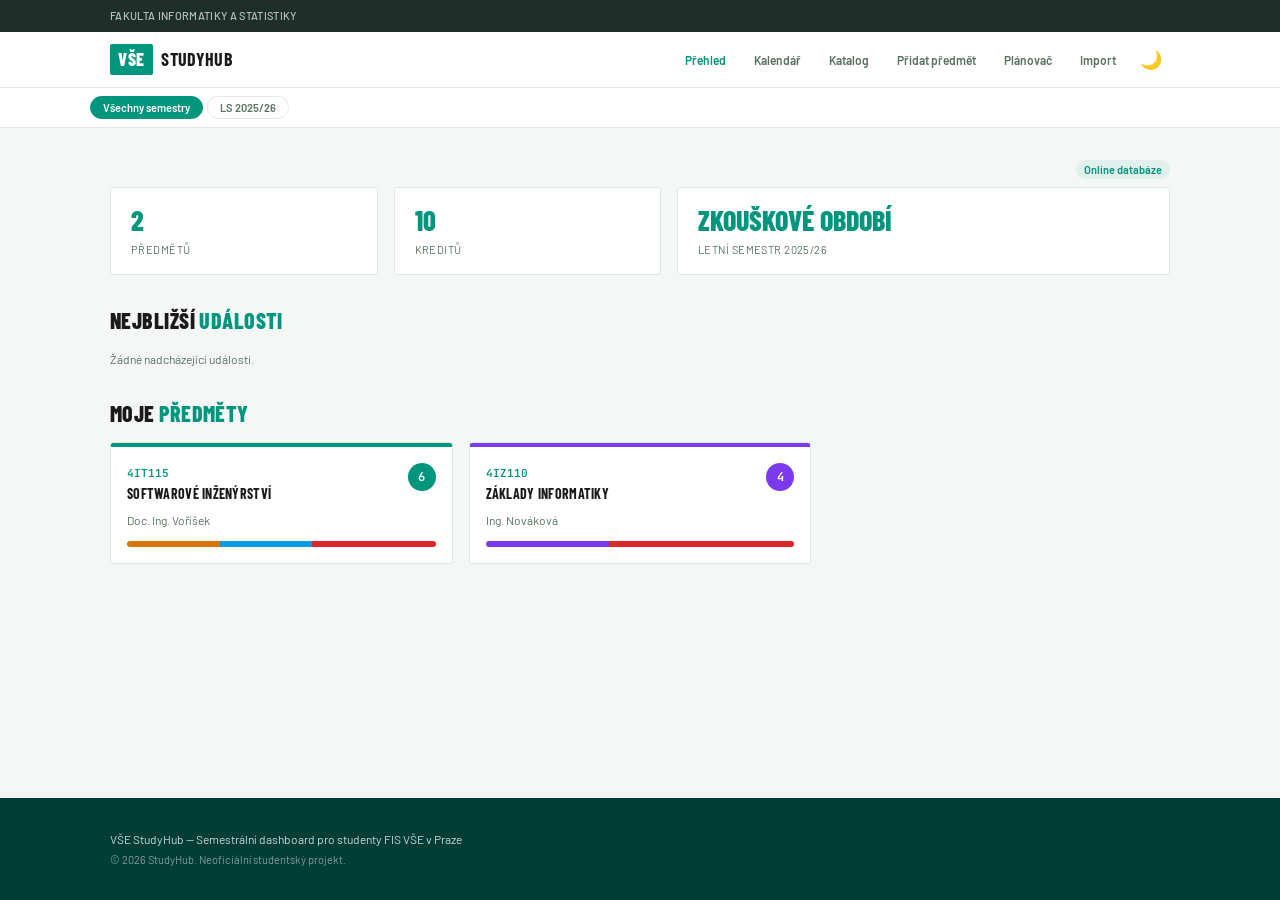
==== commit 489c1d53: "Add import utilities, update UI styles and scripts Introduce FourPlan import tooling and sample data" ====
--- a/index.html
+++ b/index.html
@@ -25,6 +25,8 @@
   <link rel="stylesheet" href="css/form.css">
   <link rel="stylesheet" href="css/calendar.css">
   <link rel="stylesheet" href="css/planner.css">
+  <link rel="stylesheet" href="css/import.css">
+  <link rel="stylesheet" href="css/catalog.css">
 </head>
 <body>
 
@@ -45,11 +47,21 @@
       <div class="navbar__nav">
         <a href="#/" class="navbar__link navbar__link--active">Přehled</a>
         <a href="#/calendar" class="navbar__link">Kalendář</a>
+        <a href="#/browse" class="navbar__link">Katalog</a>
         <a href="#/course/new" class="navbar__link">Přidat předmět</a>
         <a href="#/planner" class="navbar__link">Plánovač</a>
+        <a href="#/import" class="navbar__link">Import</a>
+        <button class="navbar__theme-toggle" id="theme-toggle" type="button" title="Přepnout tmavý/světlý režim"></button>
       </div>
     </div>
   </nav>
+
+  <!-- Semester switcher -->
+  <div class="semester-bar" id="semester-bar" style="display:none">
+    <div class="page semester-bar__inner">
+      <div class="semester-bar__tabs" id="semester-tabs"></div>
+    </div>
+  </div>
 
   <!-- Main content -->
   <main id="app" class="page">
--- a/css/variables.css
+++ b/css/variables.css
@@ -113,4 +113,80 @@
   --transition-fast:   0.12s ease;
   --transition-base:   0.2s ease;
   --transition-slow:   0.3s ease;
+
+  /* ── Derived semantic colors ──────────────────────────────────────────── */
+
+  --color-info-text:         #0369a1;
+  --color-warning-text:      #92400e;
+  --color-overlay:           rgba(0, 0, 0, 0.4);
+  --color-topbar-text:       rgba(255, 255, 255, 0.7);
+  --color-footer-text:       rgba(255, 255, 255, 0.8);
+  --color-footer-copy:       rgba(255, 255, 255, 0.5);
+
+  /* Component type colors */
+  --color-comp-exam:         var(--color-red);
+  --color-comp-test:         var(--color-amber);
+  --color-comp-project:      var(--color-blue);
+  --color-comp-homework:     var(--color-purple);
+  --color-comp-seminar:      var(--color-teal);
+  --color-comp-attendance:   var(--color-green);
+  --color-comp-other:        var(--color-muted);
+
+  /* Grade colors */
+  --color-grade-1:           var(--color-green);
+  --color-grade-2:           var(--color-teal);
+  --color-grade-3:           var(--color-amber);
+  --color-grade-4:           var(--color-red);
+
+  /* Workload colors */
+  --color-workload-lectures:  var(--color-teal);
+  --color-workload-seminars:  var(--color-blue);
+  --color-workload-project:   var(--color-purple);
+  --color-workload-testprep:  var(--color-amber);
+  --color-workload-examprep:  var(--color-red);
+
+  /* Priority colors */
+  --color-priority-high:     var(--color-red);
+  --color-priority-high-bg:  var(--color-red-light);
+  --color-priority-medium:   var(--color-amber);
+  --color-priority-medium-bg: var(--color-amber-light);
+  --color-priority-low:      var(--color-teal);
+  --color-priority-low-bg:   var(--color-teal-light);
 }
+
+/* ── Dark theme ──────────────────────────────────────────────────────────── */
+
+[data-theme="dark"] {
+  --color-teal:            #00b894;
+  --color-teal-dark:       #00957d;
+  --color-teal-deep:       #001a15;
+  --color-teal-light:      rgba(0, 184, 148, 0.1);
+  --color-teal-medium:     rgba(0, 184, 148, 0.18);
+  --color-blue:            #4fc3f7;
+  --color-blue-light:      rgba(79, 195, 247, 0.1);
+  --color-white:           #1a1f1e;
+  --color-off-white:       #0f1413;
+  --color-border:          #2a3530;
+  --color-muted:           #8a9a8f;
+  --color-text:            #e8ede9;
+  --color-dark-nav:        #0a0f0d;
+  --color-navy:            #0d1b24;
+  --color-red:             #f87171;
+  --color-red-light:       rgba(248, 113, 113, 0.12);
+  --color-amber:           #fbbf24;
+  --color-amber-light:     rgba(251, 191, 36, 0.12);
+  --color-green:           #34d399;
+  --color-green-light:     rgba(52, 211, 153, 0.12);
+  --color-purple:          #a78bfa;
+
+  --color-info-text:       #4fc3f7;
+  --color-warning-text:    #fbbf24;
+  --color-topbar-text:     rgba(255, 255, 255, 0.6);
+  --color-footer-text:     rgba(255, 255, 255, 0.7);
+  --color-footer-copy:     rgba(255, 255, 255, 0.4);
+  --color-overlay:         rgba(0, 0, 0, 0.6);
+
+  --shadow-sm:             0 1px 2px rgba(0, 0, 0, 0.2);
+  --shadow-md:             0 4px 6px rgba(0, 0, 0, 0.3);
+  --shadow-lg:             0 10px 15px rgba(0, 0, 0, 0.4);
+}
--- a/css/base.css
+++ b/css/base.css
@@ -89,7 +89,7 @@
 
 .topbar__text {
   font-size: var(--text-xs);
-  color: rgba(255, 255, 255, 0.7);
+  color: var(--color-topbar-text);
   font-weight: var(--weight-medium);
   letter-spacing: 0.03em;
   text-transform: uppercase;
@@ -165,11 +165,73 @@
   color: var(--color-teal);
 }
 
+.navbar__theme-toggle {
+  appearance: none;
+  border: none;
+  background: none;
+  cursor: pointer;
+  font-size: var(--text-lg);
+  padding: var(--space-2);
+  border-radius: var(--radius-md);
+  line-height: 1;
+  transition: background-color var(--transition-fast);
+}
+
+.navbar__theme-toggle:hover {
+  background-color: var(--color-off-white);
+}
+
+/* ── Semester bar ─────────────────────────────────────────────────────────── */
+
+.semester-bar {
+  background-color: var(--color-white);
+  border-bottom: var(--border-width) solid var(--color-border);
+}
+
+.semester-bar__inner {
+  display: flex;
+  align-items: center;
+  padding: var(--space-2) 0;
+}
+
+.semester-bar__tabs {
+  display: flex;
+  gap: var(--space-1);
+  overflow-x: auto;
+  -webkit-overflow-scrolling: touch;
+}
+
+.semester-tab {
+  appearance: none;
+  border: var(--border-width) solid var(--color-border);
+  background-color: var(--color-white);
+  color: var(--color-muted);
+  font-family: var(--font-body);
+  font-size: var(--text-xs);
+  font-weight: var(--weight-semibold);
+  padding: var(--space-1) var(--space-3);
+  border-radius: var(--radius-full);
+  cursor: pointer;
+  white-space: nowrap;
+  transition: all var(--transition-fast);
+}
+
+.semester-tab:hover {
+  border-color: var(--color-teal);
+  color: var(--color-teal);
+}
+
+.semester-tab--active {
+  background-color: var(--color-teal);
+  border-color: var(--color-teal);
+  color: var(--color-white);
+}
+
 /* ── Footer ───────────────────────────────────────────────────────────────── */
 
 .footer {
   background-color: var(--color-teal-deep);
-  color: rgba(255, 255, 255, 0.8);
+  color: var(--color-footer-text);
   padding: var(--space-8) 0;
   margin-top: auto;
 }
@@ -181,7 +243,7 @@
 
 .footer__copy {
   font-size: var(--text-xs);
-  color: rgba(255, 255, 255, 0.5);
+  color: var(--color-footer-copy);
 }
 
 /* ── Utilities ────────────────────────────────────────────────────────────── */
--- a/css/components.css
+++ b/css/components.css
@@ -100,13 +100,13 @@
 .alert--info {
   background-color: var(--color-blue-light);
   border-left-color: var(--color-blue);
-  color: #0369a1;
+  color: var(--color-info-text);
 }
 
 .alert--warning {
   background-color: var(--color-amber-light);
   border-left-color: var(--color-amber);
-  color: #92400e;
+  color: var(--color-warning-text);
 }
 
 /* ── Tags ─────────────────────────────────────────────────────────────────── */
--- a/css/dashboard.css
+++ b/css/dashboard.css
@@ -55,6 +55,139 @@
   margin-top: var(--space-1);
   text-transform: uppercase;
   letter-spacing: 0.04em;
+}
+
+/* ── Countdown row ─────────────────────────────────────────────────────── */
+
+.countdown-row {
+  display: flex;
+  gap: var(--space-4);
+  margin-top: var(--space-6);
+  flex-wrap: wrap;
+}
+
+.countdown-box {
+  background-color: var(--color-white);
+  border: var(--border-width) solid var(--color-border);
+  border-radius: var(--radius-md);
+  padding: var(--space-4) var(--space-5);
+  display: flex;
+  flex-direction: column;
+  align-items: center;
+  text-align: center;
+  flex: 1;
+  min-width: 130px;
+}
+
+.countdown-box__value {
+  font-family: var(--font-heading);
+  font-weight: var(--weight-extrabold);
+  font-size: 36px;
+  line-height: 1;
+}
+
+.countdown-box__label {
+  font-size: var(--text-sm);
+  color: var(--color-muted);
+  margin-top: var(--space-2);
+}
+
+.countdown-box__sublabel {
+  font-size: var(--text-xs);
+  color: var(--color-teal);
+  margin-top: var(--space-1);
+}
+
+.countdown-box__unit {
+  font-size: var(--text-xs);
+  color: var(--color-muted);
+  margin-top: 2px;
+}
+
+@media (max-width: 480px) {
+  .countdown-row {
+    flex-direction: column;
+  }
+}
+
+/* ── Today section ─────────────────────────────────────────────────────── */
+
+.today-section {
+  margin-bottom: var(--space-2);
+}
+
+.today-classes {
+  display: flex;
+  flex-direction: column;
+  gap: var(--space-2);
+  margin-bottom: var(--space-3);
+}
+
+.today-item {
+  display: flex;
+  align-items: center;
+  gap: var(--space-3);
+  padding: var(--space-2) var(--space-3);
+  background-color: var(--color-white);
+  border: var(--border-width) solid var(--color-border);
+  border-radius: var(--radius-md);
+  font-size: var(--text-sm);
+}
+
+.today-item__time {
+  font-weight: var(--weight-semibold);
+  color: var(--color-teal);
+  flex-shrink: 0;
+}
+
+.today-item__desc {
+  flex: 1;
+}
+
+.today-item__room {
+  font-size: var(--text-xs);
+  flex-shrink: 0;
+}
+
+.today-alerts {
+  display: flex;
+  flex-direction: column;
+  gap: var(--space-2);
+}
+
+.today-alert {
+  display: flex;
+  align-items: center;
+  gap: var(--space-3);
+  padding: var(--space-2) var(--space-3);
+  border-radius: var(--radius-md);
+  font-size: var(--text-sm);
+}
+
+.today-alert--red {
+  background-color: var(--color-red-light);
+  border: var(--border-width) solid color-mix(in srgb, var(--color-red) 20%, transparent);
+  color: var(--color-red);
+}
+
+.today-alert--amber {
+  background-color: var(--color-amber-light);
+  border: var(--border-width) solid color-mix(in srgb, var(--color-amber) 20%, transparent);
+  color: var(--color-warning-text);
+}
+
+.today-alert__when {
+  font-weight: var(--weight-bold);
+  flex-shrink: 0;
+}
+
+.today-alert__title {
+  flex: 1;
+}
+
+.today-alert__course {
+  font-size: var(--text-xs);
+  flex-shrink: 0;
 }
 
 /* ── Event strip ──────────────────────────────────────────────────────────── */
@@ -150,9 +283,9 @@
 /* ── Event type badges ────────────────────────────────────────────────────── */
 
 .badge--exam        { background-color: var(--color-red-light);   color: var(--color-red); }
-.badge--test        { background-color: var(--color-amber-light); color: #92400e; }
-.badge--deadline    { background-color: var(--color-blue-light);  color: #0369a1; }
-.badge--presentation { background-color: rgba(124,58,237,0.08);  color: var(--color-purple); }
+.badge--test        { background-color: var(--color-amber-light); color: var(--color-warning-text); }
+.badge--deadline    { background-color: var(--color-blue-light);  color: var(--color-info-text); }
+.badge--presentation { background-color: color-mix(in srgb, var(--color-purple) 8%, transparent); color: var(--color-purple); }
 .badge--other       { background-color: var(--color-off-white);   color: var(--color-muted); }
 .badge--rel         { background-color: var(--color-teal-light);  color: var(--color-teal-dark); }
 .badge--ok          { background-color: var(--color-green-light); color: var(--color-green); }
@@ -236,6 +369,11 @@
   transition: width var(--transition-base);
 }
 
+/* Progress mini display */
+.course-card__progress {
+  margin-top: var(--space-2);
+}
+
 /* Next event in card */
 .course-card__event {
   display: flex;
@@ -245,6 +383,31 @@
   padding-top: var(--space-3);
   border-top: var(--border-width) solid var(--color-border);
   flex-wrap: wrap;
+}
+
+/* ── Empty state ──────────────────────────────────────────────────────────── */
+
+/* ── Study plan info box ──────────────────────────────────────────────────── */
+
+.plan-info-box {
+  background-color: var(--color-teal-light);
+  border: var(--border-width) solid color-mix(in srgb, var(--color-teal) 20%, transparent);
+  border-radius: var(--radius-md);
+  padding: var(--space-3) var(--space-4);
+  margin-bottom: var(--space-4);
+}
+
+.plan-info-box__header {
+  display: flex;
+  justify-content: space-between;
+  align-items: center;
+  gap: var(--space-3);
+}
+
+.plan-info-box__title {
+  font-weight: var(--weight-semibold);
+  font-size: var(--text-sm);
+  color: var(--color-teal-dark);
 }
 
 /* ── Empty state ──────────────────────────────────────────────────────────── */
--- a/css/course-detail.css
+++ b/css/course-detail.css
@@ -116,6 +116,63 @@
   margin-top: var(--space-2);
 }
 
+.comp-card__header-right {
+  display: flex;
+  align-items: center;
+  gap: var(--space-2);
+}
+
+.comp-card__status {
+  font-weight: var(--weight-bold);
+  font-size: var(--text-md);
+}
+
+.comp-card__status--pass {
+  color: var(--color-green);
+}
+
+.comp-card__status--fail {
+  color: var(--color-red);
+}
+
+.comp-card--completed {
+  opacity: 0.65;
+}
+
+.comp-card__progress {
+  display: flex;
+  align-items: center;
+  gap: var(--space-3);
+  margin-top: var(--space-3);
+  padding-top: var(--space-2);
+  border-top: var(--border-width) solid var(--color-border);
+  flex-wrap: wrap;
+}
+
+.comp-card__check-label {
+  display: inline-flex;
+  align-items: center;
+  gap: var(--space-1);
+  cursor: pointer;
+  user-select: none;
+}
+
+.comp-card__earned-label {
+  display: inline-flex;
+  align-items: center;
+  gap: var(--space-1);
+}
+
+.comp-card__earned-label .input--sm {
+  width: 64px;
+}
+
+.comp-card__score {
+  font-size: var(--text-sm);
+  font-weight: var(--weight-semibold);
+  color: var(--color-teal);
+}
+
 .comp-card__bar {
   height: 4px;
   background-color: var(--color-off-white);
@@ -124,6 +181,72 @@
 .comp-card__bar-fill {
   height: 100%;
   transition: width var(--transition-base);
+}
+
+/* ── Calculator ──────────────────────────────────────────────────────────── */
+
+.calc-card {
+  border-left: 3px solid var(--color-teal);
+}
+
+.calc-summary {
+  display: flex;
+  justify-content: space-between;
+  align-items: center;
+  flex-wrap: wrap;
+  gap: var(--space-2);
+}
+
+.calc-rows {
+  display: flex;
+  flex-direction: column;
+  gap: var(--space-3);
+}
+
+.calc-row {
+  display: flex;
+  gap: var(--space-3);
+  align-items: flex-start;
+}
+
+.calc-row__grade {
+  font-family: var(--font-heading);
+  font-weight: var(--weight-extrabold);
+  font-size: var(--text-xl);
+  min-width: 28px;
+  text-align: center;
+  flex-shrink: 0;
+}
+
+.calc-row__info {
+  flex: 1;
+  display: flex;
+  flex-direction: column;
+  gap: 2px;
+}
+
+.calc-row__bar {
+  height: 6px;
+  background-color: var(--color-off-white);
+  border-radius: var(--radius-full);
+  overflow: hidden;
+  margin-top: var(--space-1);
+}
+
+.calc-row__bar-fill {
+  height: 100%;
+  border-radius: var(--radius-full);
+  transition: width var(--transition-base);
+}
+
+.calc-row--guaranteed {
+  background-color: var(--color-green-light);
+  padding: var(--space-2) var(--space-3);
+  border-radius: var(--radius-md);
+}
+
+.calc-row--impossible {
+  opacity: 0.5;
 }
 
 /* ── Requirements ─────────────────────────────────────────────────────────── */
@@ -373,6 +496,35 @@
   letter-spacing: 0.04em;
 }
 
+.detail__schedule--interactive .schedule-row {
+  cursor: pointer;
+  transition: background-color var(--transition-base), opacity var(--transition-base);
+}
+
+.detail__schedule--interactive .schedule-row:hover {
+  background-color: var(--color-off-white);
+  opacity: 1 !important;
+}
+
+.detail__schedule--interactive .schedule-row--selected {
+  background-color: var(--color-teal-light);
+  opacity: 1 !important;
+}
+
+.detail__schedule--interactive .schedule-row--selected td {
+  color: var(--color-text);
+}
+
+/* ── Score pass/fail colors ───────────────────────────────────────────────── */
+
+.comp-card__score--pass {
+  color: var(--color-green);
+}
+
+.comp-card__score--fail {
+  color: var(--color-red);
+}
+
 /* ── Literature ──────────────────────────────────────────────────────────── */
 
 .detail__lit-list {
--- a/css/form.css
+++ b/css/form.css
@@ -133,7 +133,7 @@
 
 .weight-sum--warn {
   background-color: var(--color-amber-light);
-  color: #92400e;
+  color: var(--color-warning-text);
 }
 
 /* ── Dynamic rows ─────────────────────────────────────────────────────────── */
--- a/css/calendar.css
+++ b/css/calendar.css
@@ -157,6 +157,11 @@
   background-color: color-mix(in srgb, var(--chip-color) 20%, transparent);
 }
 
+.cal-chip--sched {
+  font-style: italic;
+  opacity: 0.85;
+}
+
 .cal-more {
   font-size: 10px;
   color: var(--color-muted);
--- a/css/planner.css
+++ b/css/planner.css
@@ -3,10 +3,241 @@
    ========================================================================== */
 
 .planner {
-  max-width: 820px;
-}
-
-/* ── Exam overview cards ──────────────────────────────────────────────────── */
+  max-width: 1200px;
+}
+
+/* ── Hero calendar (full width) ─────────────────────────────────────────── */
+
+.planner__hero {
+  margin-bottom: var(--space-6);
+}
+
+/* ── Course cards grid ──────────────────────────────────────────────────── */
+
+.planner__courses-section {
+  margin-bottom: var(--space-6);
+}
+
+.planner-courses-grid {
+  display: grid;
+  grid-template-columns: repeat(auto-fill, minmax(180px, 1fr));
+  gap: var(--space-3);
+}
+
+.planner-course {
+  display: flex;
+  border: var(--border-width) solid var(--color-border);
+  border-radius: var(--radius-md);
+  background-color: var(--color-white);
+  overflow: hidden;
+  transition: box-shadow var(--transition-fast);
+}
+
+.planner-course:hover {
+  box-shadow: var(--shadow-sm);
+}
+
+.planner-course__color-bar {
+  width: 4px;
+  flex-shrink: 0;
+  background-color: var(--course-color);
+}
+
+.planner-course__body {
+  padding: var(--space-2) var(--space-3);
+  flex: 1;
+  min-width: 0;
+}
+
+.planner-course__top {
+  display: flex;
+  align-items: center;
+  justify-content: space-between;
+  gap: var(--space-2);
+  margin-bottom: var(--space-1);
+}
+
+.planner-course__name {
+  font-size: var(--text-sm);
+  font-weight: 600;
+  line-height: 1.3;
+  margin-bottom: var(--space-1);
+  overflow: hidden;
+  text-overflow: ellipsis;
+  display: -webkit-box;
+  -webkit-line-clamp: 2;
+  -webkit-box-orient: vertical;
+}
+
+.planner-course__meta {
+  display: flex;
+  align-items: center;
+  gap: var(--space-2);
+  flex-wrap: wrap;
+}
+
+.planner-course__status {
+  font-size: var(--text-sm);
+  font-weight: 700;
+  width: 20px;
+  height: 20px;
+  display: inline-flex;
+  align-items: center;
+  justify-content: center;
+  border-radius: var(--radius-full);
+  flex-shrink: 0;
+}
+
+.planner-course__status--ok {
+  background-color: var(--color-green-light);
+  color: var(--color-green);
+}
+
+.planner-course__status--missing {
+  background-color: var(--color-amber-light);
+  color: var(--color-amber);
+}
+
+.planner-course__status--none {
+  background-color: var(--color-off-white);
+  color: var(--color-muted);
+}
+
+.planner-course--incomplete {
+  border-color: color-mix(in srgb, var(--color-amber) 30%, var(--color-border));
+}
+
+/* ── Rules section ─────────────────────────────────────────────────────── */
+
+.planner__rules {
+  margin-bottom: var(--space-6);
+}
+
+.planner__rules-grid {
+  display: flex;
+  flex-wrap: wrap;
+  gap: var(--space-4);
+  align-items: end;
+}
+
+.planner__rule {
+  display: flex;
+  flex-direction: column;
+  gap: var(--space-1);
+}
+
+.planner__rule .input--sm {
+  width: 80px;
+}
+
+.planner__rule-toggle {
+  display: flex;
+  align-items: center;
+  gap: var(--space-2);
+  cursor: pointer;
+}
+
+.planner__blocked-row {
+  display: flex;
+  align-items: center;
+  gap: var(--space-2);
+  margin-top: var(--space-2);
+  flex-wrap: wrap;
+}
+
+.planner__blocked-row .input--sm {
+  width: auto;
+  min-width: 0;
+}
+
+.planner__blocked-row .input--sm[type="date"] {
+  width: 140px;
+}
+
+.planner__blocked-row .input--sm[type="text"] {
+  flex: 1;
+  min-width: 100px;
+}
+
+.planner__priority-chips {
+  display: flex;
+  flex-wrap: wrap;
+  gap: var(--space-2);
+  margin-top: var(--space-2);
+}
+
+.planner__prio-chip {
+  appearance: none;
+  border: var(--border-width) solid var(--color-border);
+  background-color: var(--color-off-white);
+  color: var(--color-text);
+  border-radius: var(--radius-md);
+  padding: var(--space-1) var(--space-3);
+  font-size: var(--text-sm);
+  font-family: var(--font-mono);
+  cursor: pointer;
+  user-select: none;
+  transition: all var(--transition-fast);
+}
+
+.planner__prio-chip:hover {
+  border-color: var(--color-teal);
+}
+
+.planner__prio-chip--active {
+  background-color: var(--color-teal);
+  border-color: var(--color-teal);
+  color: white;
+  font-weight: 600;
+}
+
+.planner__schedule-actions {
+  display: flex;
+  gap: var(--space-3);
+  flex-wrap: wrap;
+}
+
+.btn--danger {
+  color: var(--color-red);
+  border-color: color-mix(in srgb, var(--color-red) 30%, var(--color-border));
+}
+
+.btn--danger:hover {
+  background-color: var(--color-red-light);
+}
+
+/* ── Success alert ─────────────────────────────────────────────────────── */
+
+.alert--success {
+  background-color: var(--color-green-light);
+  color: var(--color-green);
+  border: var(--border-width) solid color-mix(in srgb, var(--color-green) 20%, transparent);
+  padding: var(--space-3) var(--space-4);
+  border-radius: var(--radius-md);
+  font-size: var(--text-sm);
+}
+
+/* ── Two-column bottom ──────────────────────────────────────────────────── */
+
+.planner__bottom {
+  display: grid;
+  grid-template-columns: 1fr 1fr;
+  gap: var(--space-6);
+  align-items: start;
+}
+
+@media (max-width: 768px) {
+  .planner__bottom {
+    grid-template-columns: 1fr;
+  }
+}
+
+.planner__bottom-left,
+.planner__bottom-right {
+  min-width: 0;
+}
+
+/* ── Exam overview cards (legacy) ───────────────────────────────────────── */
 
 .planner__exams {
   display: flex;
@@ -31,7 +262,7 @@
   gap: var(--space-2);
 }
 
-/* ── Advice card ──────────────────────────────────────────────────────────── */
+/* ── Advice card ────────────────────────────────────────────────────────── */
 
 .planner__advice {
   border-left: 3px solid var(--color-teal);
@@ -40,7 +271,7 @@
   line-height: 1.6;
 }
 
-/* ── Plan result cards ────────────────────────────────────────────────────── */
+/* ── Plan result cards ──────────────────────────────────────────────────── */
 
 .planner__plan-list {
   display: flex;
@@ -62,7 +293,7 @@
 }
 
 .planner__plan-body {
-  padding: var(--space-4);
+  padding: var(--space-3);
   flex: 1;
 }
 
@@ -75,7 +306,247 @@
   flex-wrap: wrap;
 }
 
-/* ── Spinner ──────────────────────────────────────────────────────────────── */
+/* ── Planner import & exam calendar ────────────────────────────────────── */
+
+.planner__import-actions {
+  display: flex;
+  align-items: center;
+  gap: var(--space-3);
+  flex-wrap: wrap;
+}
+
+.planner-cal {
+  border: var(--border-width) solid var(--color-border);
+  border-radius: var(--radius-lg);
+  overflow: hidden;
+  background-color: var(--color-white);
+}
+
+.planner-cal__header {
+  display: grid;
+  grid-template-columns: repeat(7, minmax(0, 1fr));
+  background-color: var(--color-off-white);
+  border-bottom: var(--border-width) solid var(--color-border);
+}
+
+.planner-cal__day-header {
+  padding: var(--space-2);
+  min-width: 0;
+  font-size: var(--text-sm);
+  font-weight: 600;
+  text-transform: uppercase;
+  letter-spacing: 0.02em;
+  color: var(--color-muted);
+}
+
+.planner-cal__row {
+  display: grid;
+  grid-template-columns: repeat(7, minmax(0, 1fr));
+}
+
+.planner-cal__cell {
+  min-height: 92px;
+  min-width: 0;
+  padding: var(--space-2);
+  border-right: var(--border-width) solid var(--color-border);
+  border-bottom: var(--border-width) solid var(--color-border);
+  background-color: var(--color-white);
+  overflow: visible;
+}
+
+.planner-cal__row .planner-cal__cell:last-child {
+  border-right: none;
+}
+
+.planner-cal__cell--outside {
+  background-color: color-mix(in srgb, var(--color-off-white) 70%, var(--color-white));
+}
+
+.planner-cal__cell--today {
+  outline: 2px solid color-mix(in srgb, var(--color-teal) 40%, transparent);
+  outline-offset: -2px;
+}
+
+.planner-cal__cell--ai-highlight {
+  background-color: color-mix(in srgb, var(--color-teal) 5%, var(--color-white));
+}
+
+.planner-cal__cell-top {
+  display: flex;
+  align-items: baseline;
+  justify-content: space-between;
+  gap: var(--space-2);
+  margin-bottom: var(--space-2);
+}
+
+.planner-cal__num {
+  font-weight: 700;
+}
+
+.planner-cal__wk {
+  font-size: var(--text-xs);
+  color: var(--color-muted);
+}
+
+.planner-cal__chips {
+  display: flex;
+  flex-direction: column;
+  gap: var(--space-2);
+}
+
+/* ── Chips ──────────────────────────────────────────────────────────────── */
+
+.planner-chip {
+  appearance: none;
+  border: var(--border-width) solid color-mix(in srgb, var(--chip-color) 40%, var(--color-border));
+  background-color: color-mix(in srgb, var(--chip-color) 10%, var(--color-white));
+  color: color-mix(in srgb, var(--chip-color) 80%, black);
+  border-radius: var(--radius-md);
+  padding: 5px 7px;
+  font-size: var(--text-xs);
+  line-height: 1.2;
+  display: flex;
+  flex-direction: column;
+  gap: 2px;
+  cursor: pointer;
+  user-select: none;
+  width: 100%;
+  text-align: left;
+  white-space: normal;
+}
+
+.planner-chip:hover {
+  border-color: color-mix(in srgb, var(--chip-color) 70%, var(--color-border));
+  background-color: color-mix(in srgb, var(--chip-color) 14%, var(--color-white));
+}
+
+.planner-chip--selected {
+  background-color: var(--chip-color);
+  border-color: var(--chip-color);
+  color: white;
+}
+
+.planner-chip--dimmed {
+  opacity: 0.35;
+  filter: grayscale(0.2);
+}
+
+.planner-chip--ai-suggested {
+  border-color: color-mix(in srgb, var(--chip-color) 60%, var(--color-teal));
+  background-color: color-mix(in srgb, var(--chip-color) 12%, color-mix(in srgb, var(--color-teal) 8%, var(--color-white)));
+  box-shadow: 0 0 0 1px color-mix(in srgb, var(--color-teal) 20%, transparent);
+}
+
+.planner-chip--ai-only {
+  cursor: default;
+  border-style: dashed;
+  border-color: color-mix(in srgb, var(--chip-color) 40%, var(--color-teal));
+  background-color: color-mix(in srgb, var(--color-teal) 6%, var(--color-white));
+}
+
+.planner-chip__code {
+  font-weight: 700;
+}
+
+.planner-chip__time {
+  font-variant-numeric: tabular-nums;
+  opacity: 0.9;
+}
+
+.planner-chip__row {
+  display: flex;
+  align-items: baseline;
+  justify-content: space-between;
+  gap: var(--space-2);
+  width: 100%;
+}
+
+.planner-chip__right {
+  display: inline-flex;
+  align-items: baseline;
+  gap: 4px;
+  flex-shrink: 0;
+}
+
+.planner-chip__meta {
+  font-size: 10px;
+  opacity: 0.75;
+  line-height: 1.2;
+}
+
+.planner-chip__type {
+  font-weight: 700;
+  opacity: 0.95;
+}
+
+.planner-chip__ai-badge {
+  color: var(--color-teal);
+  font-size: var(--text-xs);
+  font-weight: 700;
+}
+
+.planner-chip--selected .planner-chip__ai-badge {
+  color: white;
+}
+
+.planner-chip--credit {
+  border-style: dashed;
+}
+
+.planner-chip--credit.planner-chip--selected {
+  box-shadow: inset 0 0 0 2px color-mix(in srgb, white 35%, transparent);
+}
+
+.planner-chip--exam .planner-chip__type {
+  letter-spacing: 0.02em;
+}
+
+.planner-chip--credit .planner-chip__type {
+  letter-spacing: 0.02em;
+}
+
+/* ── Legend ─────────────────────────────────────────────────────────────── */
+
+.planner-legend {
+  display: flex;
+  flex-direction: column;
+  gap: var(--space-2);
+}
+
+.planner-legend__item {
+  padding: var(--space-2) var(--space-3);
+  border: var(--border-width) solid var(--color-border);
+  border-radius: var(--radius-md);
+  background-color: var(--color-off-white);
+}
+
+.planner-legend__top {
+  display: flex;
+  align-items: flex-start;
+  justify-content: space-between;
+  gap: var(--space-3);
+  flex-wrap: wrap;
+}
+
+.planner-legend__title {
+  display: flex;
+  align-items: baseline;
+  gap: var(--space-2);
+  flex-wrap: wrap;
+}
+
+.planner-legend__badges {
+  display: flex;
+  align-items: center;
+  gap: var(--space-2);
+  flex-wrap: wrap;
+}
+
+.planner-legend__meta {
+  margin-top: var(--space-1);
+}
+
+/* ── Spinner ────────────────────────────────────────────────────────────── */
 
 .spinner {
   display: inline-block;
@@ -91,12 +562,12 @@
   to { transform: rotate(360deg); }
 }
 
-/* ── API key dialog ───────────────────────────────────────────────────────── */
+/* ── API key dialog ─────────────────────────────────────────────────────── */
 
 .ai-key-overlay {
   position: fixed;
   inset: 0;
-  background-color: rgba(0, 0, 0, 0.4);
+  background-color: var(--color-overlay);
   display: flex;
   align-items: center;
   justify-content: center;
@@ -118,7 +589,7 @@
   gap: var(--space-3);
 }
 
-/* ── AI parser section ────────────────────────────────────────────────────── */
+/* ── AI parser section ──────────────────────────────────────────────────── */
 
 .ai-parser {
   border-left: 3px solid var(--color-blue);
--- a/css/import.css
+++ b/css/import.css
@@ -0,0 +1,81 @@
+/* ==========================================================================
+   StudyHub — 4plan import styles
+   ========================================================================== */
+
+.fourplan {
+  max-width: 800px;
+}
+
+/* ── Semester preview ────────────────────────────────────────────────────── */
+
+.fp-semester {
+  border: var(--border-width) solid var(--color-border);
+  border-radius: var(--radius-md);
+  margin-bottom: var(--space-3);
+  overflow: hidden;
+}
+
+.fp-semester--current {
+  border-color: var(--color-teal);
+}
+
+.fp-semester__header {
+  display: flex;
+  align-items: center;
+  gap: var(--space-3);
+  padding: var(--space-2) var(--space-3);
+  background-color: var(--color-off-white);
+  border-bottom: var(--border-width) solid var(--color-border);
+  flex-wrap: wrap;
+}
+
+.fp-semester__label {
+  font-weight: var(--weight-semibold);
+  font-size: var(--text-sm);
+}
+
+.fp-semester__courses {
+  padding: var(--space-2) var(--space-3);
+}
+
+/* ── Course row ──────────────────────────────────────────────────────────── */
+
+.fp-course {
+  display: flex;
+  align-items: center;
+  gap: var(--space-3);
+  padding: var(--space-1) 0;
+  font-size: var(--text-sm);
+  border-bottom: var(--border-width) solid var(--color-border);
+}
+
+.fp-course:last-child {
+  border-bottom: none;
+}
+
+.fp-course span:nth-child(2) {
+  flex: 1;
+}
+
+/* ── Semester checkboxes ─────────────────────────────────────────────────── */
+
+.fp-check {
+  display: flex;
+  align-items: center;
+  gap: var(--space-2);
+  padding: var(--space-2) var(--space-3);
+  border: var(--border-width) solid var(--color-border);
+  border-radius: var(--radius-md);
+  margin-bottom: var(--space-2);
+  cursor: pointer;
+  font-size: var(--text-sm);
+  transition: border-color var(--transition-fast);
+}
+
+.fp-check:hover {
+  border-color: var(--color-teal);
+}
+
+.fp-check input[type="checkbox"] {
+  accent-color: var(--color-teal);
+}
--- a/css/catalog.css
+++ b/css/catalog.css
@@ -0,0 +1,190 @@
+/* ==========================================================================
+   StudyHub — Catalog browse styles
+   ========================================================================== */
+
+/* ── Filters ─────────────────────────────────────────────────────────────── */
+
+.catalog-filters {
+  display: flex;
+  gap: var(--space-3);
+  flex-wrap: wrap;
+}
+
+.catalog-filters__search {
+  flex: 1;
+  min-width: 200px;
+}
+
+.catalog-filters__input {
+  padding-left: var(--space-4);
+}
+
+.catalog-filters__select {
+  width: auto;
+  min-width: 160px;
+}
+
+/* ── Card grid ───────────────────────────────────────────────────────────── */
+
+.catalog-grid {
+  display: grid;
+  grid-template-columns: 1fr;
+  gap: var(--space-4);
+}
+
+@media (min-width: 640px) {
+  .catalog-grid { grid-template-columns: repeat(2, 1fr); }
+}
+
+@media (min-width: 1024px) {
+  .catalog-grid { grid-template-columns: repeat(3, 1fr); }
+}
+
+/* ── Card ────────────────────────────────────────────────────────────────── */
+
+.cat-card {
+  background-color: var(--color-white);
+  border: var(--border-width) solid var(--color-border);
+  border-radius: var(--radius-md);
+  padding: var(--space-4);
+  display: flex;
+  flex-direction: column;
+  gap: var(--space-2);
+  transition: border-color var(--transition-fast), box-shadow var(--transition-fast);
+}
+
+.cat-card:hover {
+  border-color: var(--color-teal);
+  box-shadow: var(--shadow-sm);
+}
+
+.cat-card__header {
+  display: flex;
+  justify-content: space-between;
+  align-items: flex-start;
+  gap: var(--space-3);
+}
+
+.cat-card__title-row {
+  display: flex;
+  flex-direction: column;
+  gap: 2px;
+  min-width: 0;
+}
+
+.cat-card__code {
+  font-family: var(--font-mono);
+  font-size: var(--text-xs);
+  font-weight: var(--weight-semibold);
+  color: var(--color-teal);
+}
+
+.cat-card__name {
+  font-family: var(--font-heading);
+  font-weight: var(--weight-bold);
+  font-size: var(--text-md);
+  text-transform: uppercase;
+  line-height: 1.3;
+}
+
+.cat-card__summary {
+  font-size: var(--text-sm);
+  color: var(--color-muted);
+  line-height: 1.5;
+}
+
+.cat-card__lecturer {
+  margin: 0;
+}
+
+/* ── Component tags ──────────────────────────────────────────────────────── */
+
+.cat-card__components {
+  display: flex;
+  flex-wrap: wrap;
+  gap: var(--space-1);
+  margin-top: var(--space-1);
+}
+
+.cat-card__comp-tag {
+  display: inline-block;
+  font-size: 11px;
+  font-weight: var(--weight-medium);
+  padding: 1px var(--space-2);
+  background-color: var(--color-off-white);
+  border-radius: var(--radius-full);
+  color: var(--color-text);
+  white-space: nowrap;
+}
+
+.cat-card__schedule {
+  margin: 0;
+}
+
+/* ── Footer ──────────────────────────────────────────────────────────────── */
+
+.cat-card__footer {
+  margin-top: auto;
+  padding-top: var(--space-2);
+}
+
+.cat-card__add-btn {
+  width: 100%;
+}
+
+.cat-card__added {
+  display: block;
+  text-align: center;
+  padding: var(--space-2);
+}
+
+.btn--sm {
+  font-size: var(--text-xs);
+  padding: var(--space-1) var(--space-3);
+}
+
+/* ── Skeleton ────────────────────────────────────────────────────────────── */
+
+.cat-card--skeleton {
+  min-height: 160px;
+}
+
+.skeleton {
+  background: linear-gradient(90deg, var(--color-off-white) 25%, var(--color-border) 50%, var(--color-off-white) 75%);
+  background-size: 200% 100%;
+  animation: skeleton-pulse 1.5s ease-in-out infinite;
+  border-radius: var(--radius-sm);
+}
+
+.skeleton--line {
+  height: 14px;
+}
+
+@keyframes skeleton-pulse {
+  0% { background-position: 200% 0; }
+  100% { background-position: -200% 0; }
+}
+
+/* ── Toast ────────────────────────────────────────────────────────────────── */
+
+.cat-toast {
+  position: fixed;
+  bottom: var(--space-6);
+  left: 50%;
+  transform: translateX(-50%) translateY(20px);
+  background-color: var(--color-teal-deep);
+  color: var(--color-white);
+  padding: var(--space-2) var(--space-5);
+  border-radius: var(--radius-full);
+  font-size: var(--text-sm);
+  font-weight: var(--weight-semibold);
+  opacity: 0;
+  transition: opacity 0.3s, transform 0.3s;
+  z-index: 1000;
+  pointer-events: none;
+}
+
+.cat-toast--visible {
+  opacity: 1;
+  transform: translateX(-50%) translateY(0);
+}
